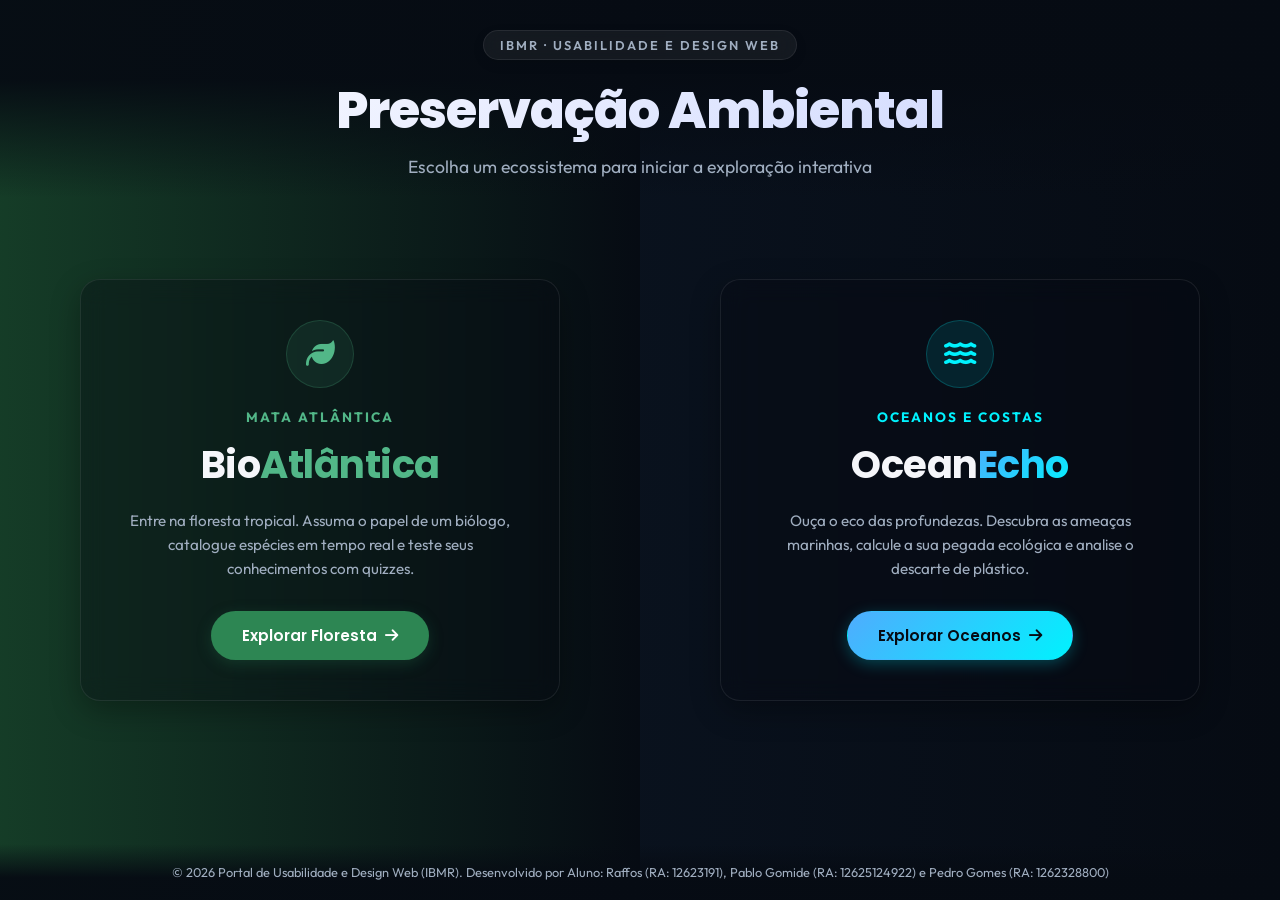
==== index.html @ 3c1f7a99 "feat: implement dual-theme landing portal and restructure assets" ====
<!DOCTYPE html>
<html lang="pt-BR">
<head>
    <meta charset="UTF-8">
    <meta name="viewport" content="width=device-width, initial-scale=1.0">
    <meta name="description" content="Portal de Conscientização Ecológica - Escolha entre explorar a Mata Atlântica ou o impacto humano nos oceanos.">
    <title>Portal Ecológico — Explore & Preserve</title>
    <!-- Google Fonts: Outfit & Poppins -->
    <link rel="preconnect" href="https://fonts.googleapis.com">
    <link rel="preconnect" href="https://fonts.gstatic.com" crossorigin>
    <link href="https://fonts.googleapis.com/css2?family=Outfit:wght@300;400;600;800&family=Poppins:wght@400;600;700&display=swap" rel="stylesheet">
    <!-- FontAwesome for Icons -->
    <link rel="stylesheet" href="https://cdnjs.cloudflare.com/ajax/libs/font-awesome/6.4.0/css/all.min.css">
    <!-- Custom CSS for Portal Page -->
    <link rel="stylesheet" href="portal.css">
</head>
<body>

    <main class="portal-container">
        
        <!-- Portal Center Header Badge -->
        <header class="portal-header">
            <div class="academic-badge">
                <span>IBMR · Usabilidade e Design Web</span>
            </div>
            <h1 class="portal-main-title">Preservação Ambiental</h1>
            <p class="portal-subtitle">Escolha um ecossistema para iniciar a exploração interativa</p>
        </header>

        <!-- Split Screen Wrapper -->
        <div class="split-wrapper">
            
            <!-- Left Side: BioAtlântica (Forest) -->
            <a href="bioatlantica.html" class="split-side forest" id="side-forest">
                <div class="bg-image"></div>
                <div class="overlay"></div>
                <div class="side-content">
                    <div class="icon-badge">
                        <i class="fa-solid fa-leaf"></i>
                    </div>
                    <span class="side-category">Mata Atlântica</span>
                    <h2 class="side-title">Bio<span>Atlântica</span></h2>
                    <p class="side-description">
                        Entre na floresta tropical. Assuma o papel de um biólogo, catalogue espécies em tempo real e teste seus conhecimentos com quizzes.
                    </p>
                    <span class="btn-portal btn-forest">
                        Explorar Floresta <i class="fa-solid fa-arrow-right"></i>
                    </span>
                </div>
            </a>

            <!-- Right Side: OceanEcho (Ocean) -->
            <a href="oceanecho.html" class="split-side ocean" id="side-ocean">
                <div class="bg-image"></div>
                <div class="overlay"></div>
                <div class="side-content">
                    <div class="icon-badge">
                        <i class="fa-solid fa-water"></i>
                    </div>
                    <span class="side-category">Oceanos e Costas</span>
                    <h2 class="side-title">Ocean<span>Echo</span></h2>
                    <p class="side-description">
                        Ouça o eco das profundezas. Descubra as ameaças marinhas, calcule a sua pegada ecológica e analise o descarte de plástico.
                    </p>
                    <span class="btn-portal btn-ocean">
                        Explorar Oceanos <i class="fa-solid fa-arrow-right"></i>
                    </span>
                </div>
            </a>

        </div>

        <!-- Integrated Footer -->
        <footer class="portal-footer">
            <p>&copy; 2026 Portal de Usabilidade e Design Web (IBMR). Desenvolvido por Aluno: Raffos (RA: 12623191), Pablo Gomide (RA: 12625124922) e Pedro Gomes (RA: 1262328800)</p>
        </footer>

    </main>

</body>
</html>
---- portal.css ----
/* ============================================================
   Design Tokens & Reset
   ============================================================ */
:root {
    --forest-primary: #1a4d2e;
    --forest-accent: #52b788;
    --forest-bright: #2d8653;
    --ocean-primary: #060b13;
    --ocean-accent: #00f2fe;
    --ocean-bright: #4facfe;
    --text-light: #f5f6fa;
    --text-muted: #a0aec0;
    --glass-bg: rgba(255, 255, 255, 0.03);
    --glass-border: rgba(255, 255, 255, 0.08);
    --font-outfit: 'Outfit', sans-serif;
    --font-poppins: 'Poppins', sans-serif;
}

* {
    margin: 0;
    padding: 0;
    box-sizing: border-box;
}

body {
    background-color: #060b13;
    color: var(--text-light);
    font-family: var(--font-outfit);
    overflow-x: hidden;
    min-height: 100vh;
    display: flex;
    flex-direction: column;
}

/* ============================================================
   Layout
   ============================================================ */
.portal-container {
    min-height: 100vh;
    display: flex;
    flex-direction: column;
    position: relative;
    z-index: 1;
}

/* ============================================================
   Portal Header & Typography
   ============================================================ */
.portal-header {
    text-align: center;
    padding: 30px 20px 20px;
    z-index: 10;
    pointer-events: none;
    position: absolute;
    top: 0;
    left: 0;
    width: 100%;
    background: linear-gradient(to bottom, rgba(6, 11, 19, 0.95) 40%, rgba(6, 11, 19, 0));
}

.academic-badge {
    display: inline-block;
    background: rgba(255, 255, 255, 0.06);
    border: 1px solid var(--glass-border);
    backdrop-filter: blur(10px);
    -webkit-backdrop-filter: blur(10px);
    padding: 6px 16px;
    border-radius: 30px;
    font-size: 0.8rem;
    font-weight: 600;
    letter-spacing: 2px;
    text-transform: uppercase;
    color: var(--text-muted);
    margin-bottom: 12px;
    box-shadow: 0 4px 12px rgba(0, 0, 0, 0.1);
}

.portal-main-title {
    font-size: clamp(2rem, 4vw, 3.2rem);
    font-family: var(--font-poppins);
    font-weight: 800;
    margin-bottom: 6px;
    letter-spacing: -1px;
    background: linear-gradient(135deg, #ffffff, #c7d2fe);
    -webkit-background-clip: text;
    -webkit-text-fill-color: transparent;
}

.portal-subtitle {
    font-size: clamp(0.9rem, 2vw, 1.1rem);
    color: var(--text-muted);
    font-weight: 400;
}

/* ============================================================
   Split Screen Wrapper & Animations
   ============================================================ */
.split-wrapper {
    display: flex;
    flex: 1;
    width: 100%;
    min-height: 100vh;
}

.split-side {
    position: relative;
    flex: 1;
    display: flex;
    align-items: center;
    justify-content: center;
    text-decoration: none;
    color: var(--text-light);
    overflow: hidden;
    transition: flex 0.6s cubic-bezier(0.25, 1, 0.5, 1);
}

.split-side .bg-image {
    position: absolute;
    inset: 0;
    background-size: cover;
    background-position: center;
    transition: transform 0.8s cubic-bezier(0.25, 1, 0.5, 1), filter 0.8s;
    filter: scale(1.02) grayscale(20%) brightness(0.65);
}

/* Background Images for Themes */
.split-side.forest .bg-image {
    background-image: url('https://images.pexels.com/photos/957024/pexels-photo-957024.jpeg?auto=compress&cs=tinysrgb&w=1200&q=80');
}

.split-side.ocean .bg-image {
    background-image: url('https://images.unsplash.com/photo-1518156677180-95a2893f3e9f?auto=format&fit=crop&w=1200&q=80');
}

.split-side .overlay {
    position: absolute;
    inset: 0;
    transition: background 0.6s ease;
}

.split-side.forest .overlay {
    background: linear-gradient(to right, rgba(26, 77, 46, 0.75), rgba(6, 11, 19, 0.65));
}

.split-side.ocean .overlay {
    background: linear-gradient(to left, rgba(6, 11, 19, 0.85), rgba(11, 21, 35, 0.65));
}

/* ============================================================
   Hover Interactions
   ============================================================ */
.split-side:hover {
    flex: 1.35;
}

.split-side:hover .bg-image {
    transform: scale(1.08);
    filter: grayscale(0%) brightness(0.85);
}

/* Custom Overlays on Hover */
.split-side.forest:hover .overlay {
    background: linear-gradient(to bottom, rgba(26, 77, 46, 0.85) 0%, rgba(26, 77, 46, 0.5) 100%);
}

.split-side.ocean:hover .overlay {
    background: linear-gradient(to bottom, rgba(11, 21, 35, 0.9) 0%, rgba(6, 11, 19, 0.5) 100%);
}

/* ============================================================
   Side Contents & Glassmorphic Cards
   ============================================================ */
.side-content {
    position: relative;
    z-index: 5;
    max-width: 480px;
    padding: 40px;
    margin: 100px 20px 20px;
    border-radius: 20px;
    background: rgba(6, 11, 19, 0.35);
    border: 1px solid var(--glass-border);
    backdrop-filter: blur(12px);
    -webkit-backdrop-filter: blur(12px);
    text-align: center;
    display: flex;
    flex-direction: column;
    align-items: center;
    transition: transform 0.6s cubic-bezier(0.25, 1, 0.5, 1), box-shadow 0.6s;
    box-shadow: 0 10px 30px rgba(0, 0, 0, 0.3);
}

.split-side:hover .side-content {
    transform: translateY(-5px);
    box-shadow: 0 15px 40px rgba(0, 0, 0, 0.5);
    border-color: rgba(255, 255, 255, 0.15);
}

.split-side.forest:hover .side-content {
    border-color: rgba(82, 183, 136, 0.3);
    box-shadow: 0 15px 40px rgba(26, 77, 46, 0.3);
}

.split-side.ocean:hover .side-content {
    border-color: rgba(0, 242, 254, 0.3);
    box-shadow: 0 15px 40px rgba(0, 242, 254, 0.25);
}

/* Icon Badges */
.icon-badge {
    width: 68px;
    height: 68px;
    border-radius: 50%;
    display: flex;
    align-items: center;
    justify-content: center;
    font-size: 1.8rem;
    margin-bottom: 20px;
    transition: transform 0.5s cubic-bezier(0.175, 0.885, 0.32, 1.275);
}

.forest .icon-badge {
    background: rgba(82, 183, 136, 0.1);
    color: var(--forest-accent);
    border: 1px solid rgba(82, 183, 136, 0.2);
}

.ocean .icon-badge {
    background: rgba(0, 242, 254, 0.1);
    color: var(--ocean-accent);
    border: 1px solid rgba(0, 242, 254, 0.2);
}

.split-side:hover .icon-badge {
    transform: scale(1.1) rotate(10deg);
}

/* Categories, Titles, & Descriptions */
.side-category {
    font-size: 0.85rem;
    font-weight: 700;
    text-transform: uppercase;
    letter-spacing: 2px;
    margin-bottom: 10px;
}

.forest .side-category {
    color: var(--forest-accent);
}

.ocean .side-category {
    color: var(--ocean-accent);
}

.side-title {
    font-family: var(--font-poppins);
    font-size: clamp(1.8rem, 3vw, 2.5rem);
    font-weight: 700;
    margin-bottom: 16px;
    letter-spacing: -0.5px;
}

.forest .side-title span {
    color: var(--forest-accent);
}

.ocean .side-title span {
    background: linear-gradient(135deg, var(--ocean-bright), var(--ocean-accent));
    -webkit-background-clip: text;
    -webkit-text-fill-color: transparent;
}

.side-description {
    font-size: 0.95rem;
    line-height: 1.6;
    color: var(--text-muted);
    margin-bottom: 30px;
    text-align: center;
}

/* Buttons */
.btn-portal {
    display: inline-flex;
    align-items: center;
    gap: 8px;
    padding: 12px 30px;
    font-size: 0.95rem;
    font-weight: 600;
    border-radius: 30px;
    transition: transform 0.2s, box-shadow 0.2s, background 0.2s;
    cursor: pointer;
    font-family: var(--font-poppins);
    border: 1px solid transparent;
}

.btn-forest {
    background: var(--forest-bright);
    color: #fff;
    box-shadow: 0 4px 15px rgba(45, 134, 83, 0.25);
}

.btn-forest:hover {
    background: var(--forest-accent);
    transform: translateY(-2px);
    box-shadow: 0 6px 20px rgba(82, 183, 136, 0.4);
}

.btn-ocean {
    background: linear-gradient(135deg, var(--ocean-bright), var(--ocean-accent));
    color: var(--ocean-primary);
    box-shadow: 0 4px 15px rgba(0, 242, 254, 0.25);
}

.btn-ocean:hover {
    transform: translateY(-2px);
    box-shadow: 0 6px 20px rgba(0, 242, 254, 0.45);
}

/* ============================================================
   Portal Footer
   ============================================================ */
.portal-footer {
    position: absolute;
    bottom: 0;
    left: 0;
    width: 100%;
    text-align: center;
    padding: 20px;
    font-size: 0.8rem;
    color: var(--text-muted);
    z-index: 10;
    pointer-events: none;
    background: linear-gradient(to top, rgba(6, 11, 19, 0.95) 40%, rgba(6, 11, 19, 0));
}

/* ============================================================
   Media Queries & Responsiveness
   ============================================================ */
@media (max-width: 900px) {
    .split-wrapper {
        flex-direction: column;
    }

    .split-side {
        width: 100%;
        min-height: 50vh;
    }

    .split-side:hover {
        flex: 1.15;
    }

    .side-content {
        margin: 110px 20px 80px;
        padding: 25px;
    }

    .portal-header {
        position: relative;
        background: #060b13;
        padding-bottom: 20px;
    }

    .portal-footer {
        position: relative;
        background: #060b13;
        padding: 20px;
    }
}
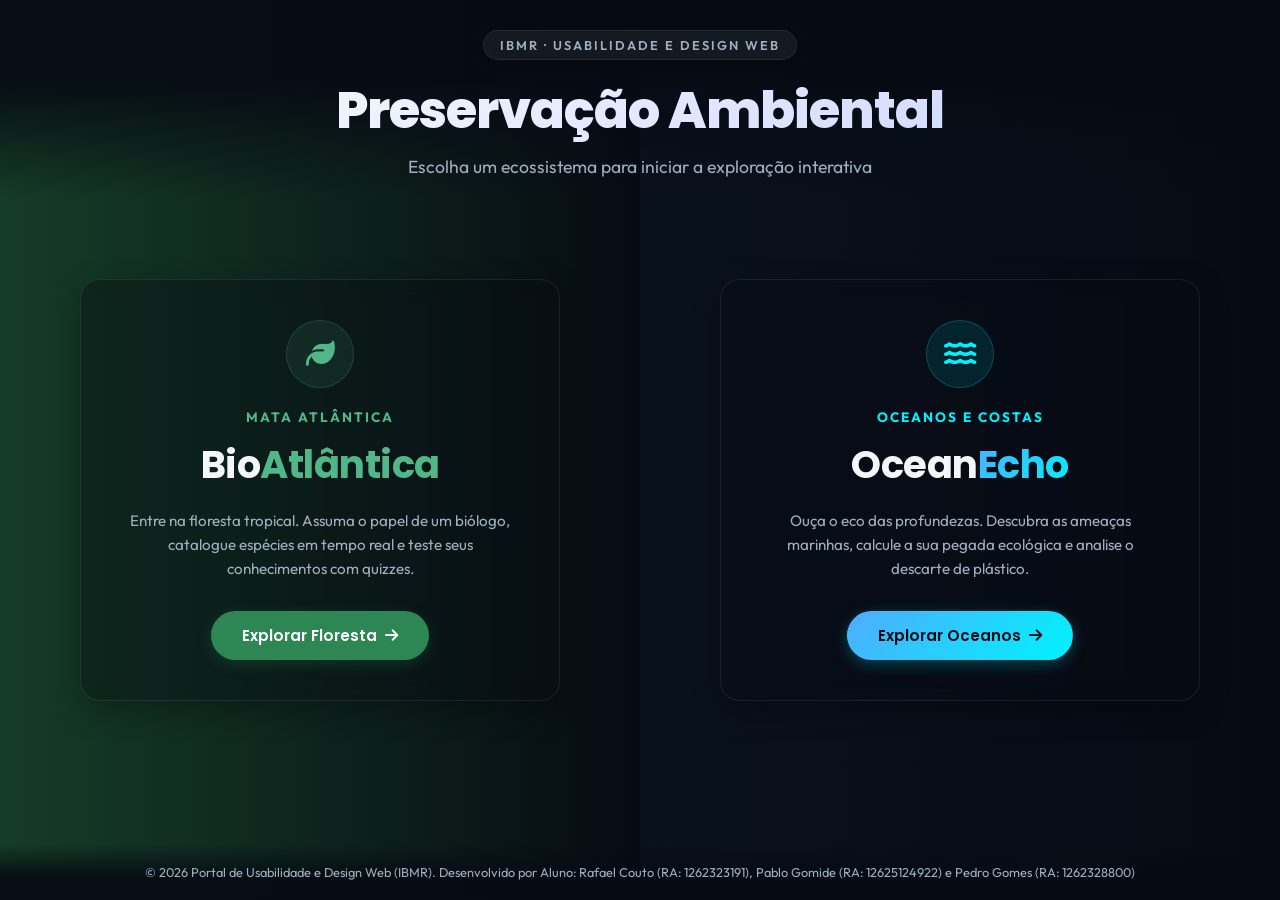
==== commit 17170610: "docs: corrige nome e RA de integrante e simplifica notas de desenvolvimento Atualiza Raffos para Raf" ====
--- a/index.html
+++ b/index.html
@@ -72,7 +72,7 @@
 
         <!-- Integrated Footer -->
         <footer class="portal-footer">
-            <p>&copy; 2026 Portal de Usabilidade e Design Web (IBMR). Desenvolvido por Aluno: Raffos (RA: 12623191), Pablo Gomide (RA: 12625124922) e Pedro Gomes (RA: 1262328800)</p>
+            <p>&copy; 2026 Portal de Usabilidade e Design Web (IBMR). Desenvolvido por Aluno: Rafael Couto (RA: 1262323191), Pablo Gomide (RA: 12625124922) e Pedro Gomes (RA: 1262328800)</p>
         </footer>
 
     </main>
